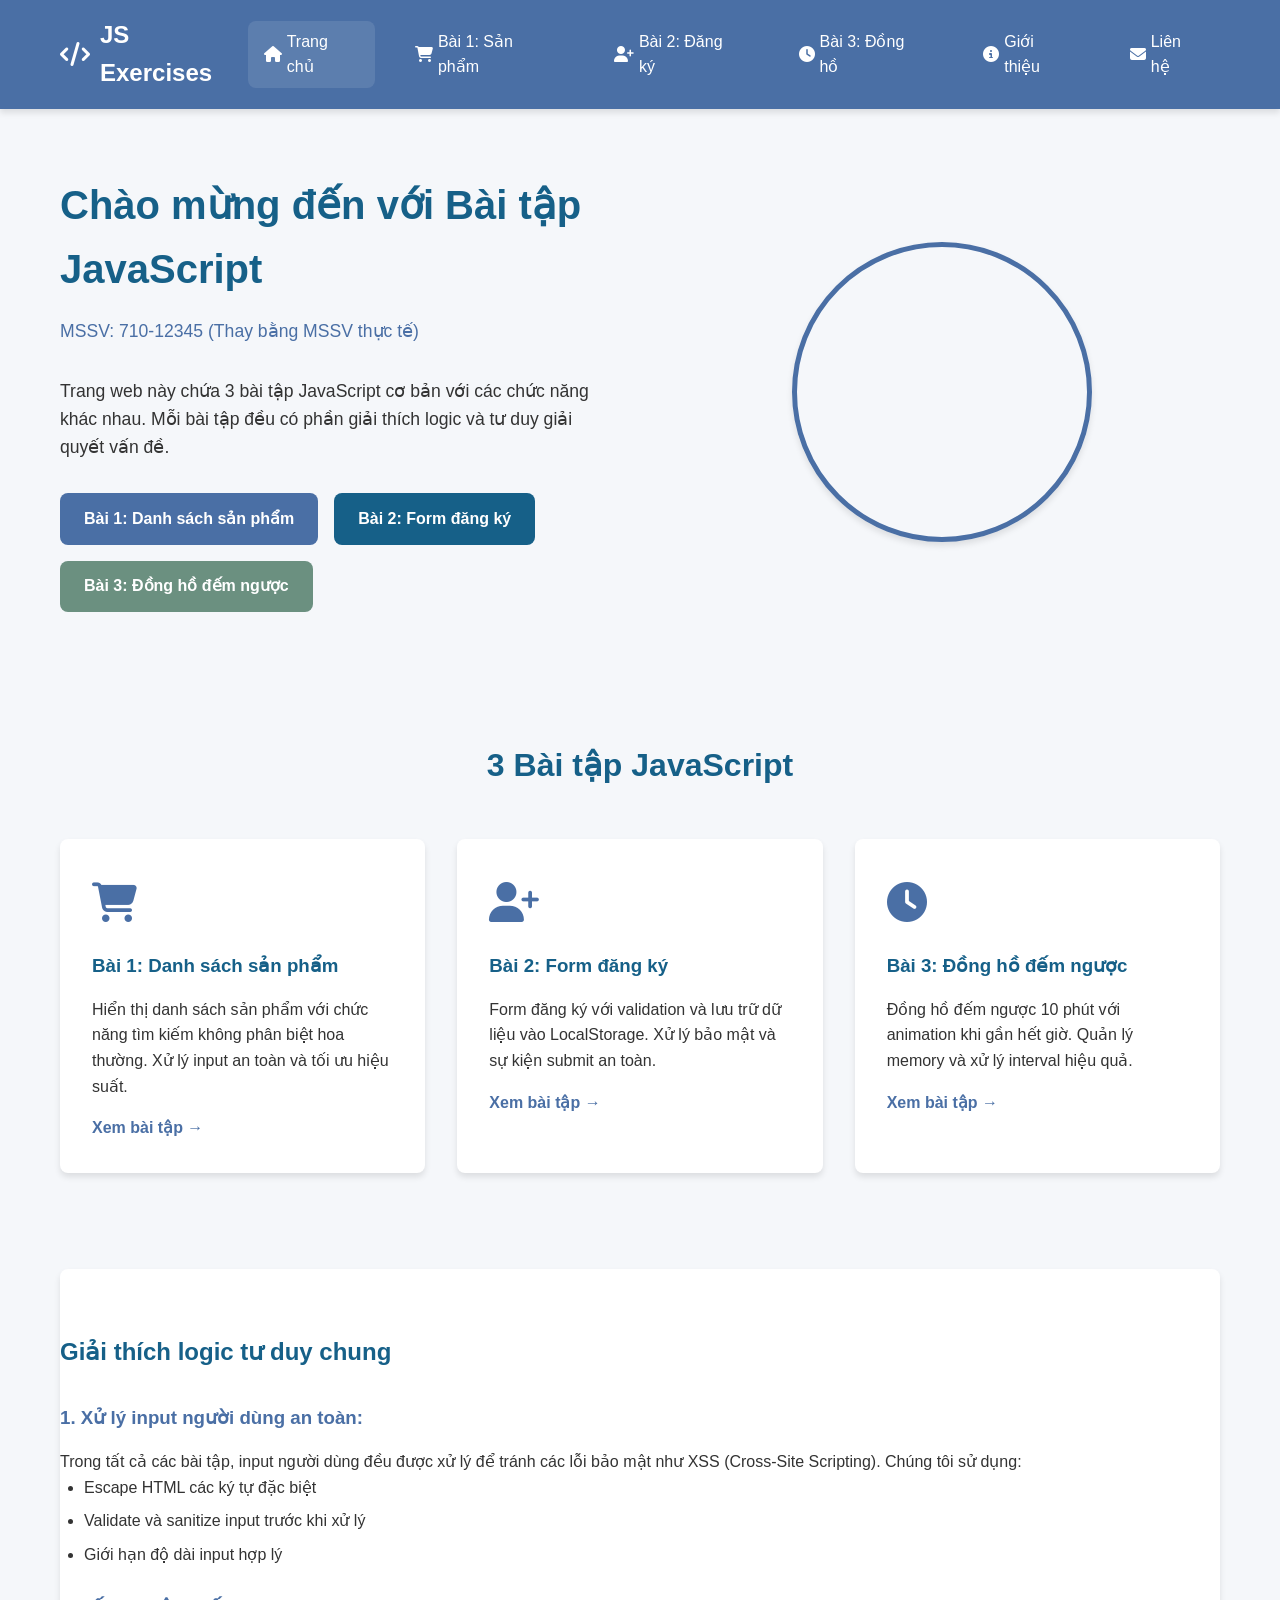
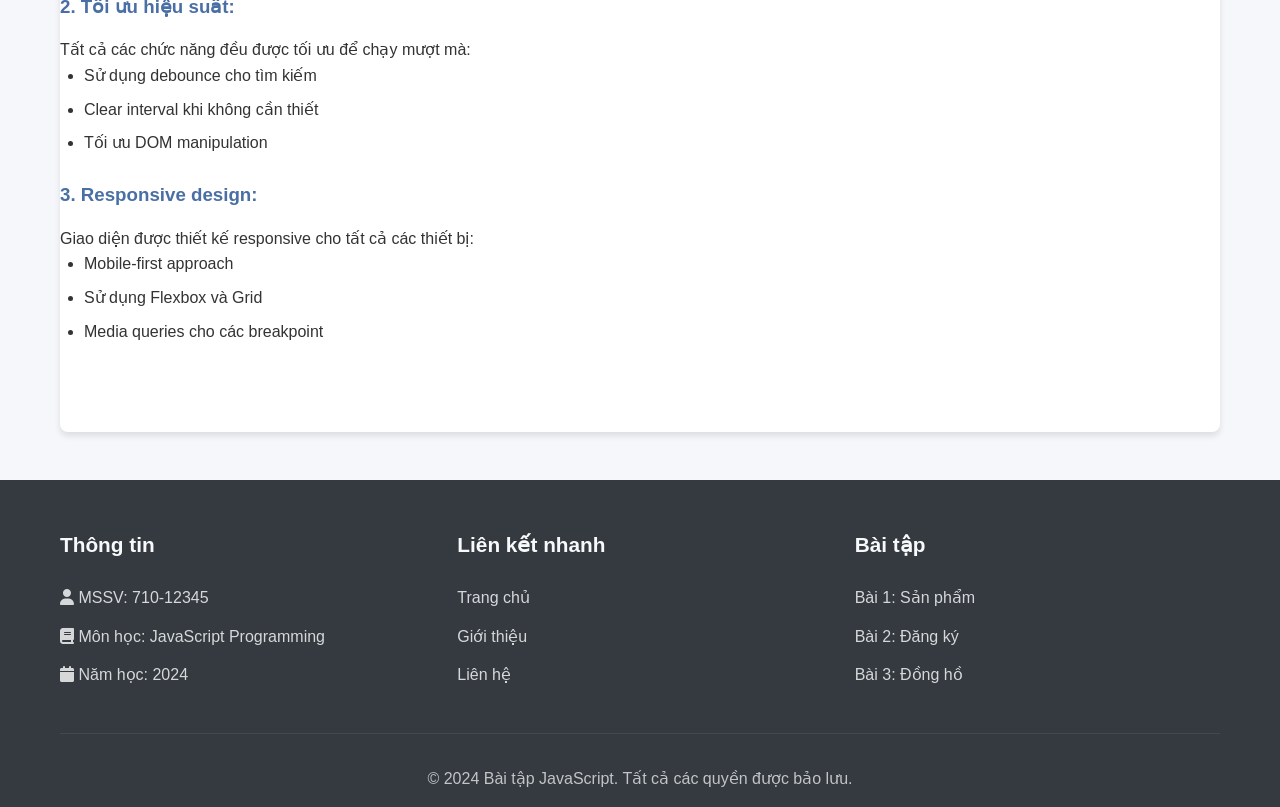
==== index.html @ 748fe80e "first commit" ====
<!DOCTYPE html>
<html lang="vi">

<head>
    <meta charset="UTF-8">
    <meta name="viewport" content="width=device-width, initial-scale=1.0">
    <title>Trang chủ - Bài tập JavaScript</title>
    <link rel="stylesheet" href="css/style.css">
    <link rel="stylesheet" href="https://cdnjs.cloudflare.com/ajax/libs/font-awesome/6.4.0/css/all.min.css">
</head>

<body>
    <!-- Header -->
    <header>
        <nav class="navbar">
            <div class="container">
                <div class="logo">
                    <i class="fas fa-code"></i>
                    <span>JS Exercises</span>
                </div>
                <ul class="nav-links">
                    <li><a href="index.html" class="active"><i class="fas fa-home"></i> Trang chủ</a></li>
                    <li><a href="baitap01.html"><i class="fas fa-shopping-cart"></i> Bài 1: Sản phẩm</a></li>
                    <li><a href="baitap02.html"><i class="fas fa-user-plus"></i> Bài 2: Đăng ký</a></li>
                    <li><a href="baitap03.html"><i class="fas fa-clock"></i> Bài 3: Đồng hồ</a></li>
                    <li><a href="about.html"><i class="fas fa-info-circle"></i> Giới thiệu</a></li>
                    <li><a href="contact.html"><i class="fas fa-envelope"></i> Liên hệ</a></li>
                </ul>
                <div class="mobile-menu">
                    <i class="fas fa-bars"></i>
                </div>
            </div>
        </nav>
    </header>

    <!-- Main Content -->
    <main class="container">
        <section class="hero">
            <div class="hero-content">
                <h1>Chào mừng đến với Bài tập JavaScript</h1>
                <p class="subtitle">MSSV: 710-12345 (Thay bằng MSSV thực tế)</p>
                <p>Trang web này chứa 3 bài tập JavaScript cơ bản với các chức năng khác nhau. Mỗi bài tập đều có phần
                    giải thích logic và tư duy giải quyết vấn đề.</p>
                <div class="hero-buttons">
                    <a href="baitap01.html" class="btn btn-primary">Bài 1: Danh sách sản phẩm</a>
                    <a href="baitap02.html" class="btn btn-secondary">Bài 2: Form đăng ký</a>
                    <a href="baitap03.html" class="btn btn-tertiary">Bài 3: Đồng hồ đếm ngược</a>
                </div>
            </div>
            <div class="hero-image">
                <img src="images/avatar.jpg" alt="Avatar" class="avatar">
            </div>
        </section>

        <section class="features">
            <h2>3 Bài tập JavaScript</h2>
            <div class="features-grid">
                <div class="feature-card">
                    <div class="feature-icon">
                        <i class="fas fa-shopping-cart"></i>
                    </div>
                    <h3>Bài 1: Danh sách sản phẩm</h3>
                    <p>Hiển thị danh sách sản phẩm với chức năng tìm kiếm không phân biệt hoa thường. Xử lý input an
                        toàn và tối ưu hiệu suất.</p>
                    <a href="baitap01.html" class="feature-link">Xem bài tập →</a>
                </div>

                <div class="feature-card">
                    <div class="feature-icon">
                        <i class="fas fa-user-plus"></i>
                    </div>
                    <h3>Bài 2: Form đăng ký</h3>
                    <p>Form đăng ký với validation và lưu trữ dữ liệu vào LocalStorage. Xử lý bảo mật và sự kiện submit
                        an toàn.</p>
                    <a href="baitap02.html" class="feature-link">Xem bài tập →</a>
                </div>

                <div class="feature-card">
                    <div class="feature-icon">
                        <i class="fas fa-clock"></i>
                    </div>
                    <h3>Bài 3: Đồng hồ đếm ngược</h3>
                    <p>Đồng hồ đếm ngược 10 phút với animation khi gần hết giờ. Quản lý memory và xử lý interval hiệu
                        quả.</p>
                    <a href="baitap03.html" class="feature-link">Xem bài tập →</a>
                </div>
            </div>
        </section>

        <section class="explanation">
            <h2>Giải thích logic tư duy chung</h2>
            <div class="explanation-content">
                <h3>1. Xử lý input người dùng an toàn:</h3>
                <p>Trong tất cả các bài tập, input người dùng đều được xử lý để tránh các lỗi bảo mật như XSS
                    (Cross-Site Scripting). Chúng tôi sử dụng:</p>
                <ul>
                    <li>Escape HTML các ký tự đặc biệt</li>
                    <li>Validate và sanitize input trước khi xử lý</li>
                    <li>Giới hạn độ dài input hợp lý</li>
                </ul>

                <h3>2. Tối ưu hiệu suất:</h3>
                <p>Tất cả các chức năng đều được tối ưu để chạy mượt mà:</p>
                <ul>
                    <li>Sử dụng debounce cho tìm kiếm</li>
                    <li>Clear interval khi không cần thiết</li>
                    <li>Tối ưu DOM manipulation</li>
                </ul>

                <h3>3. Responsive design:</h3>
                <p>Giao diện được thiết kế responsive cho tất cả các thiết bị:</p>
                <ul>
                    <li>Mobile-first approach</li>
                    <li>Sử dụng Flexbox và Grid</li>
                    <li>Media queries cho các breakpoint</li>
                </ul>
            </div>
        </section>
    </main>

    <!-- Footer -->
    <footer>
        <div class="container">
            <div class="footer-content">
                <div class="footer-section">
                    <h3>Thông tin</h3>
                    <p><i class="fas fa-user"></i> MSSV: 710-12345</p>
                    <p><i class="fas fa-book"></i> Môn học: JavaScript Programming</p>
                    <p><i class="fas fa-calendar"></i> Năm học: 2024</p>
                </div>
                <div class="footer-section">
                    <h3>Liên kết nhanh</h3>
                    <ul>
                        <li><a href="index.html">Trang chủ</a></li>
                        <li><a href="about.html">Giới thiệu</a></li>
                        <li><a href="contact.html">Liên hệ</a></li>
                    </ul>
                </div>
                <div class="footer-section">
                    <h3>Bài tập</h3>
                    <ul>
                        <li><a href="baitap01.html">Bài 1: Sản phẩm</a></li>
                        <li><a href="baitap02.html">Bài 2: Đăng ký</a></li>
                        <li><a href="baitap03.html">Bài 3: Đồng hồ</a></li>
                    </ul>
                </div>
            </div>
            <div class="copyright">
                <p>&copy; 2024 Bài tập JavaScript. Tất cả các quyền được bảo lưu.</p>
            </div>
        </div>
    </footer>

    <script src="js/script.js"></script>
</body>

</html>
---- css/style.css ----
/* Reset và biến toàn cục */
:root {
    --primary-color: #4a6fa5;
    --secondary-color: #166088;
    --tertiary-color: #6b9080;
    --text-color: #333;
    --light-color: #f8f9fa;
    --dark-color: #343a40;
    --success-color: #28a745;
    --warning-color: #ffc107;
    --danger-color: #dc3545;
    --border-radius: 8px;
    --box-shadow: 0 4px 6px rgba(0, 0, 0, 0.1);
    --transition: all 0.3s ease;
}

* {
    margin: 0;
    padding: 0;
    box-sizing: border-box;
}

body {
    font-family: 'Segoe UI', Tahoma, Geneva, Verdana, sans-serif;
    line-height: 1.6;
    color: var(--text-color);
    background-color: #f5f7fa;
}

.container {
    width: 100%;
    max-width: 1200px;
    margin: 0 auto;
    padding: 0 20px;
}

/* Header và Navigation */
.navbar {
    background-color: var(--primary-color);
    color: white;
    padding: 1rem 0;
    position: sticky;
    top: 0;
    z-index: 1000;
    box-shadow: var(--box-shadow);
}

.navbar .container {
    display: flex;
    justify-content: space-between;
    align-items: center;
}

.logo {
    display: flex;
    align-items: center;
    gap: 10px;
    font-size: 1.5rem;
    font-weight: bold;
}

.nav-links {
    display: flex;
    list-style: none;
    gap: 1.5rem;
}

.nav-links a {
    color: white;
    text-decoration: none;
    padding: 0.5rem 1rem;
    border-radius: var(--border-radius);
    transition: var(--transition);
    display: flex;
    align-items: center;
    gap: 5px;
}

.nav-links a:hover,
.nav-links a.active {
    background-color: rgba(255, 255, 255, 0.1);
}

.mobile-menu {
    display: none;
    font-size: 1.5rem;
    cursor: pointer;
}

/* Hero Section */
.hero {
    display: flex;
    align-items: center;
    gap: 3rem;
    padding: 4rem 0;
    flex-wrap: wrap;
}

.hero-content {
    flex: 1;
    min-width: 300px;
}

.hero h1 {
    font-size: 2.5rem;
    margin-bottom: 1rem;
    color: var(--secondary-color);
}

.subtitle {
    font-size: 1.2rem;
    color: var(--primary-color);
    margin-bottom: 1.5rem;
    font-weight: 500;
}

.hero p {
    margin-bottom: 2rem;
    font-size: 1.1rem;
}

.hero-buttons {
    display: flex;
    gap: 1rem;
    flex-wrap: wrap;
}

.btn {
    padding: 0.8rem 1.5rem;
    border-radius: var(--border-radius);
    text-decoration: none;
    font-weight: 600;
    transition: var(--transition);
    border: none;
    cursor: pointer;
    display: inline-flex;
    align-items: center;
    justify-content: center;
    gap: 8px;
}

.btn-primary {
    background-color: var(--primary-color);
    color: white;
}

.btn-secondary {
    background-color: var(--secondary-color);
    color: white;
}

.btn-tertiary {
    background-color: var(--tertiary-color);
    color: white;
}

.btn:hover {
    transform: translateY(-2px);
    box-shadow: 0 6px 12px rgba(0, 0, 0, 0.15);
}

.hero-image {
    flex: 1;
    display: flex;
    justify-content: center;
    min-width: 300px;
}

.avatar {
    width: 300px;
    height: 300px;
    border-radius: 50%;
    object-fit: cover;
    border: 5px solid var(--primary-color);
    box-shadow: var(--box-shadow);
}

/* Features Section */
.features {
    padding: 4rem 0;
}

.features h2 {
    text-align: center;
    margin-bottom: 3rem;
    color: var(--secondary-color);
    font-size: 2rem;
}

.features-grid {
    display: grid;
    grid-template-columns: repeat(auto-fit, minmax(300px, 1fr));
    gap: 2rem;
}

.feature-card {
    background: white;
    padding: 2rem;
    border-radius: var(--border-radius);
    box-shadow: var(--box-shadow);
    transition: var(--transition);
}

.feature-card:hover {
    transform: translateY(-5px);
    box-shadow: 0 8px 16px rgba(0, 0, 0, 0.15);
}

.feature-icon {
    font-size: 2.5rem;
    color: var(--primary-color);
    margin-bottom: 1rem;
}

.feature-card h3 {
    margin-bottom: 1rem;
    color: var(--secondary-color);
}

.feature-link {
    display: inline-block;
    margin-top: 1rem;
    color: var(--primary-color);
    text-decoration: none;
    font-weight: 600;
    transition: var(--transition);
}

.feature-link:hover {
    color: var(--secondary-color);
}

/* Explanation Section */
.explanation {
    padding: 4rem 0;
    background-color: white;
    border-radius: var(--border-radius);
    margin: 2rem 0;
    box-shadow: var(--box-shadow);
}

.explanation h2 {
    margin-bottom: 2rem;
    color: var(--secondary-color);
}

.explanation-content h3 {
    color: var(--primary-color);
    margin: 1.5rem 0 1rem;
}

.explanation-content ul {
    margin-left: 1.5rem;
    margin-bottom: 1.5rem;
}

.explanation-content li {
    margin-bottom: 0.5rem;
}

/* Footer */
footer {
    background-color: var(--dark-color);
    color: white;
    padding: 3rem 0 1rem;
    margin-top: 3rem;
}

.footer-content {
    display: grid;
    grid-template-columns: repeat(auto-fit, minmax(250px, 1fr));
    gap: 2rem;
    margin-bottom: 2rem;
}

.footer-section h3 {
    margin-bottom: 1.5rem;
    color: var(--light-color);
    font-size: 1.3rem;
}

.footer-section p,
.footer-section li {
    margin-bottom: 0.8rem;
    opacity: 0.8;
}

.footer-section ul {
    list-style: none;
}

.footer-section a {
    color: white;
    text-decoration: none;
    transition: var(--transition);
}

.footer-section a:hover {
    color: var(--primary-color);
    padding-left: 5px;
}

.copyright {
    text-align: center;
    padding-top: 2rem;
    border-top: 1px solid rgba(255, 255, 255, 0.1);
    opacity: 0.7;
}

/* Bài tập chung */
.exercise-container {
    max-width: 800px;
    margin: 2rem auto;
    padding: 2rem;
    background: white;
    border-radius: var(--border-radius);
    box-shadow: var(--box-shadow);
}

.exercise-header {
    text-align: center;
    margin-bottom: 2rem;
}

.exercise-header h1 {
    color: var(--secondary-color);
    margin-bottom: 0.5rem;
}

.exercise-header p {
    color: #666;
    font-size: 1.1rem;
}

/* Responsive Design */
@media (max-width: 768px) {
    .nav-links {
        display: none;
        position: absolute;
        top: 100%;
        left: 0;
        width: 100%;
        background-color: var(--primary-color);
        flex-direction: column;
        padding: 1rem;
        box-shadow: 0 4px 6px rgba(0, 0, 0, 0.1);
    }

    .nav-links.active {
        display: flex;
    }

    .mobile-menu {
        display: block;
    }

    .hero {
        flex-direction: column;
        text-align: center;
    }

    .hero-buttons {
        justify-content: center;
    }

    .hero h1 {
        font-size: 2rem;
    }

    .avatar {
        width: 250px;
        height: 250px;
    }
}

@media (max-width: 480px) {
    .container {
        padding: 0 15px;
    }

    .hero h1 {
        font-size: 1.8rem;
    }

    .btn {
        padding: 0.7rem 1.2rem;
        font-size: 0.9rem;
    }

    .features-grid {
        grid-template-columns: 1fr;
    }
}
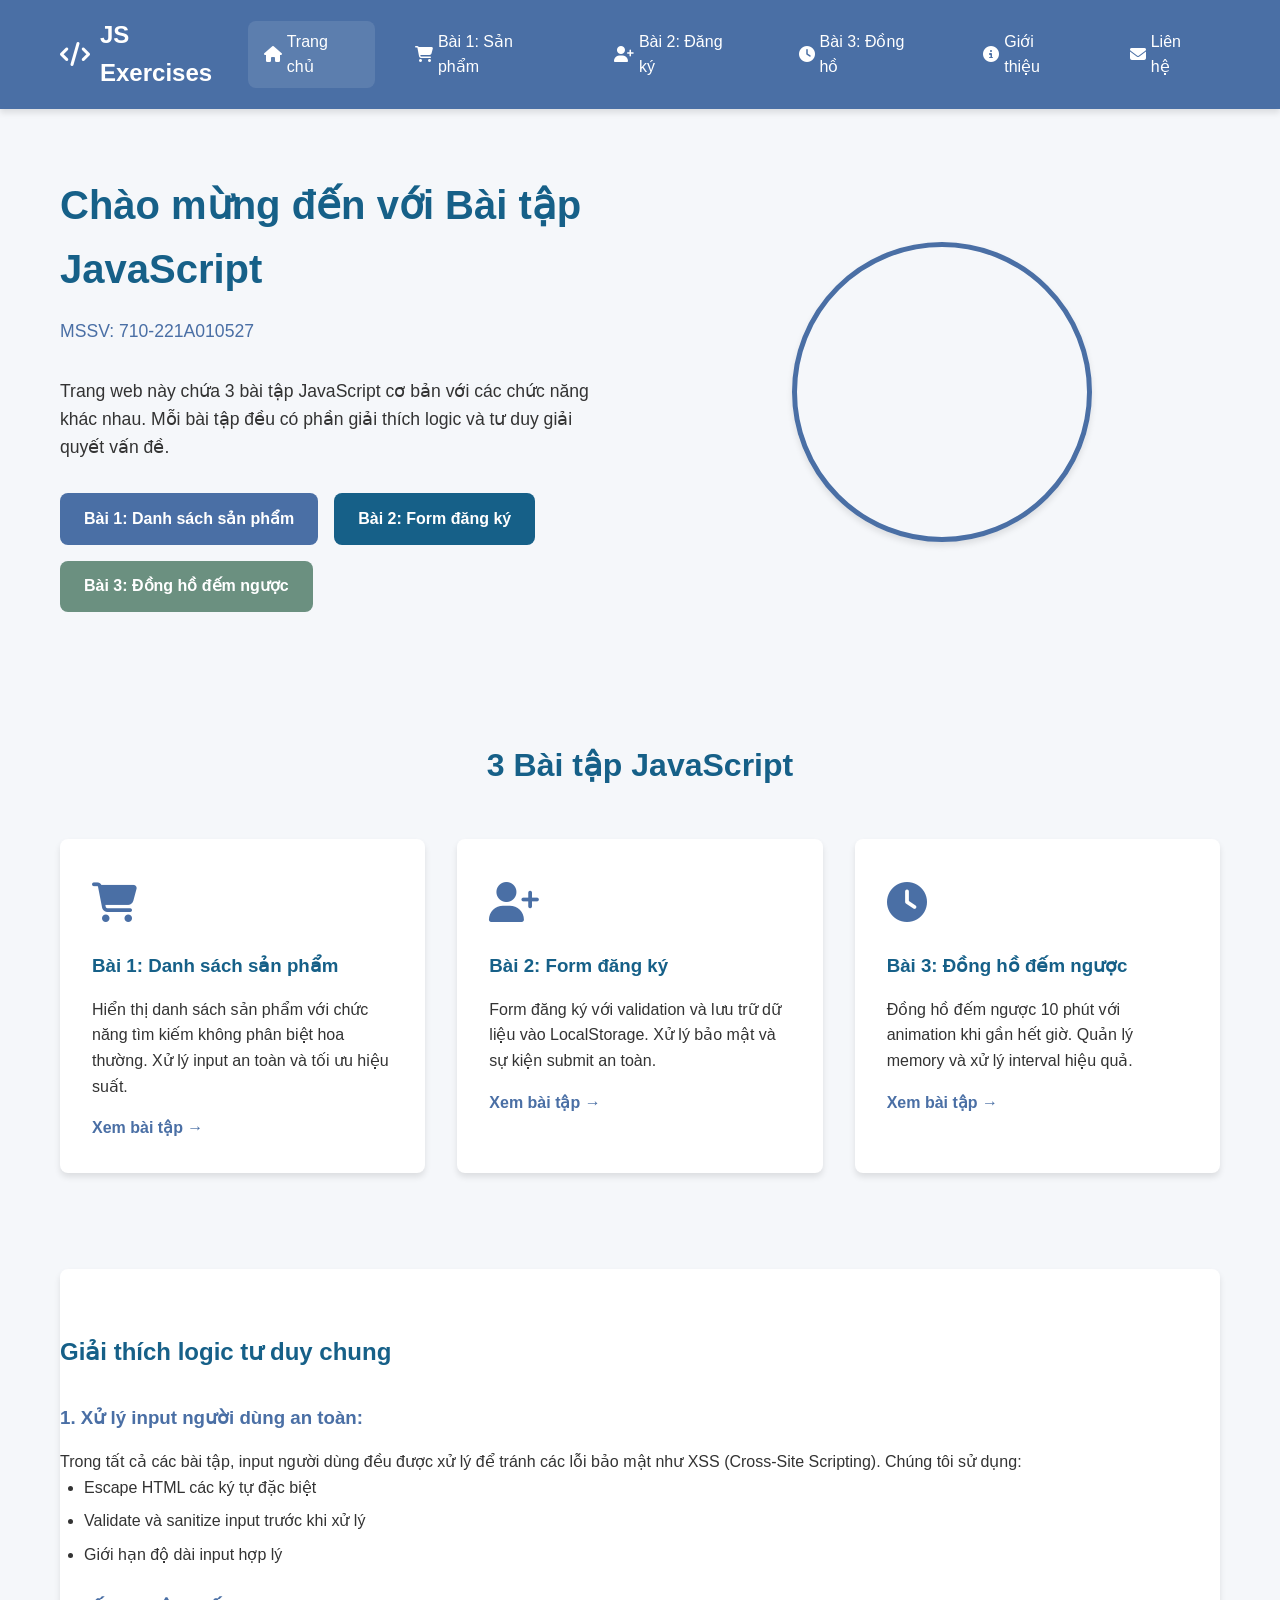
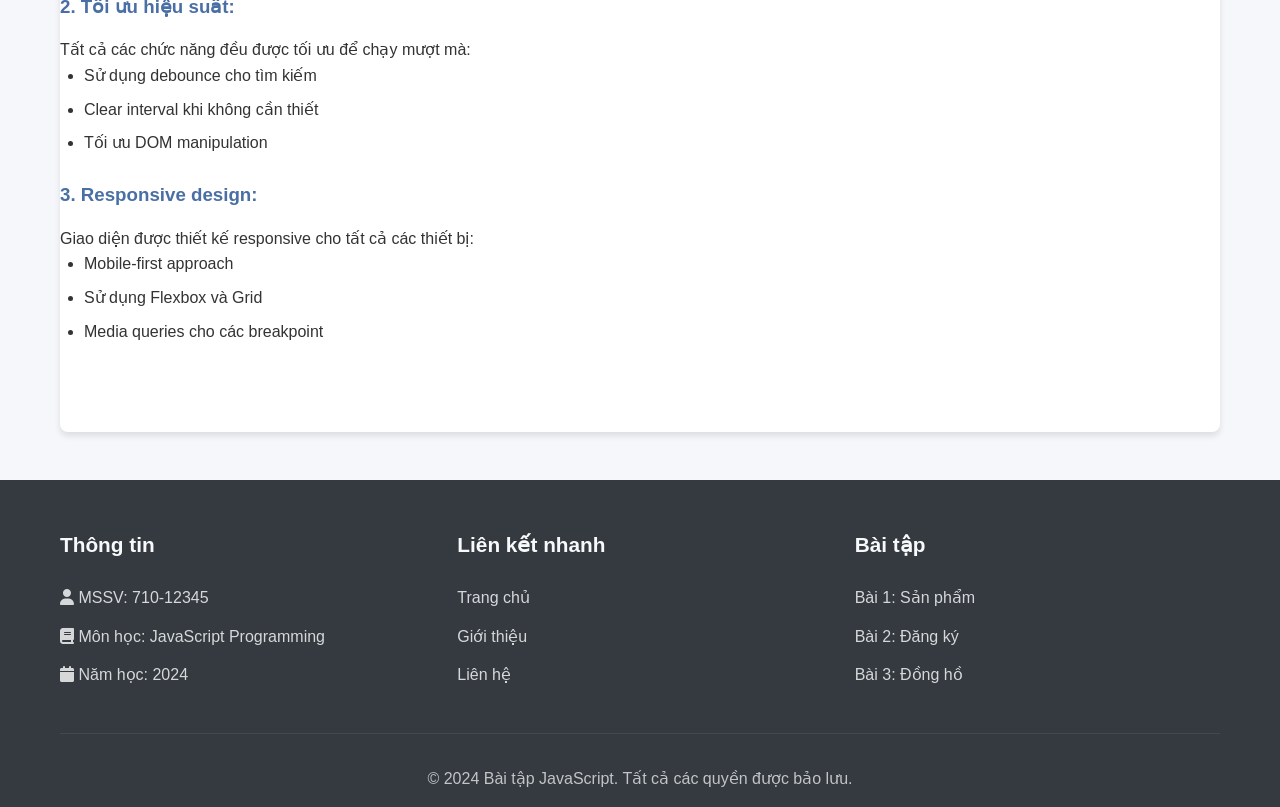
==== commit b4bd9459: "first commit" ====
--- a/index.html
+++ b/index.html
@@ -38,7 +38,7 @@
         <section class="hero">
             <div class="hero-content">
                 <h1>Chào mừng đến với Bài tập JavaScript</h1>
-                <p class="subtitle">MSSV: 710-12345 (Thay bằng MSSV thực tế)</p>
+                <p class="subtitle">MSSV: 710-221A010527</p>
                 <p>Trang web này chứa 3 bài tập JavaScript cơ bản với các chức năng khác nhau. Mỗi bài tập đều có phần
                     giải thích logic và tư duy giải quyết vấn đề.</p>
                 <div class="hero-buttons">
